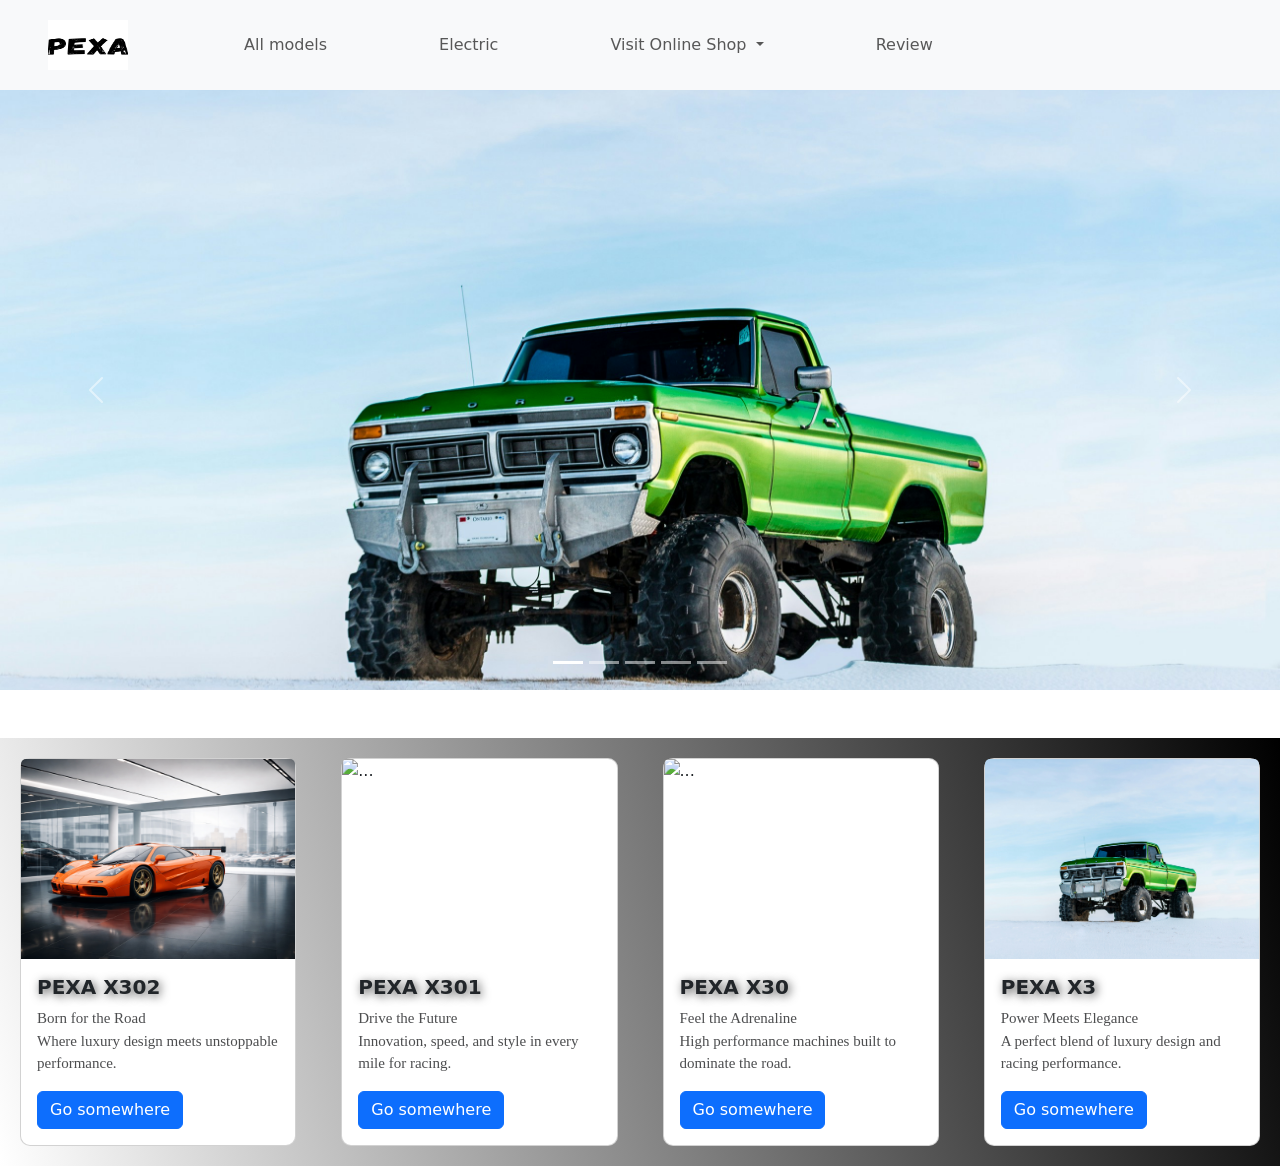
==== about.html @ faf645a2 "bmw files" ====
<!DOCTYPE html>
<html >
<head>
     <link href="https://cdn.jsdelivr.net/npm/bootstrap@5.3.8/dist/css/bootstrap.min.css" rel="stylesheet" integrity="sha384-sRIl4kxILFvY47J16cr9ZwB07vP4J8+LH7qKQnuqkuIAvNWLzeN8tE5YBujZqJLB" crossorigin="anonymous">
     <link rel="stylesheet" href="about.css">
</head>
<body>
    <script src="https://cdn.jsdelivr.net/npm/bootstrap@5.3.8/dist/js/bootstrap.bundle.min.js" integrity="sha384-FKyoEForCGlyvwx9Hj09JcYn3nv7wiPVlz7YYwJrWVcXK/BmnVDxM+D2scQbITxI" crossorigin="anonymous"></script>
    <nav  class="navbar navbar-expand-lg bg-body-tertiary py-1 "  class="navbar bg-dark border-bottom border-body"  class="navbar navbar-expand-lg bg-dark " >
        <div class="px-5 py-3">
<a href="./index.html"><img src="./images/pexa.png" alt="" width="80" height="50"></a></div>
  <div class="container-fluid" >
   
    <button class="navbar-toggler" type="button" data-bs-toggle="collapse" data-bs-target="#navbarSupportedContent" aria-controls="navbarSupportedContent" aria-expanded="false" aria-label="Toggle navigation">
      <span class="navbar-toggler-icon"></span>
    </button>
    <div class="collapse navbar-collapse" id="navbarSupportedContent" >
      <ul class="navbar-nav me-auto mb-2 mb-lg-0" >
        
        <li class="nav-item px-5">
          <a class="nav-link" href="./about.html">All models</a>
        </li> 
        <li class="nav-item px-5">
          <a class="nav-link" href="#">Electric </a>
        </li> 
        <li class="nav-item dropdown px-5">
          <a class="nav-link dropdown-toggle" href="#" role="button" data-bs-toggle="dropdown" aria-expanded="false">
            Visit Online Shop
          </a>
          <ul class="dropdown-menu">
            <li><a class="dropdown-item" href="#">Buy New Vehicle</a></li>
            <li><a class="dropdown-item" href="#">Configure Your Own</a></li>
            <li><a class="dropdown-item" href="#">Current Offers</a></li>
            <li><hr class="dropdown-divider"></li>
            <li><a class="dropdown-item" href="#">PEXA Connected Drive Store</a></li>

          </ul>
          <li class="nav-item px-5" >
          <a class="nav-link" href="#">Review</a>
        </li>
        </li>
      </ul>
      
    </div>
  </div>
</nav>
<section>
  
    <div id="carouselExampleIndicators" class="carousel slide">
  <div class="carousel-indicators">
    <button type="button" data-bs-target="#carouselExampleIndicators" data-bs-slide-to="0" class="active" aria-current="true" aria-label="Slide 1"></button>
    <button type="button" data-bs-target="#carouselExampleIndicators" data-bs-slide-to="1" aria-label="Slide 2"></button>
    <button type="button" data-bs-target="#carouselExampleIndicators" data-bs-slide-to="2" aria-label="Slide 3"></button>
    <button type="button" data-bs-target="#carouselExampleIndicators" data-bs-slide-to="3" aria-label="Slide 4"></button>
    <button type="button" data-bs-target="#carouselExampleIndicators" data-bs-slide-to="4" aria-label="Slide 5"></button>

  </div>
  <div class="carousel-inner">
    <div class="carousel-item active">
      <img src="./images/car1.jpg" class="d-block  w-100" alt="...">
    </div>
    <div class="carousel-item active">
      <img src="./images/car2.jpg" class="d-block w-100" alt="...">
    </div>
    <div class="carousel-item">
      <img src="./images/car3.jpg" class="d-block w-100" alt="...">
    </div>
     <div class="carousel-item">
      <img src="./images/car4.jpg" class="d-block w-100" alt="...">
    </div>
    
  </div>
  <button class="carousel-control-prev" type="button" data-bs-target="#carouselExampleIndicators" data-bs-slide="prev">
    <span class="carousel-control-prev-icon" aria-hidden="true"></span>
    <span class="visually-hidden">Previous</span>
  </button>
  <button class="carousel-control-next" type="button" data-bs-target="#carouselExampleIndicators" data-bs-slide="next">
    <span class="carousel-control-next-icon" aria-hidden="true"></span>
    <span class="visually-hidden">Next</span>
  </button>
</div>
  
</section><br><br>
<section class="new">
<div class="card" style="width: 18rem;">
  <img src="./images/car.png" class="card-img-top" alt="...">
  <div class="card-body">
    <h5 class="card-title">PEXA X302</h5>
    <p class="card-text"> Born for the Road<br>
           Where luxury design meets unstoppable performance.</p>
    <a href="#pexa.html" class="btn btn-primary">Go somewhere</a>
  </div>
</div>
<div class="card" style="width: 18rem;">
  <img src="./images/car3.jpg" class="card-img-top" alt="...">
  <div class="card-body">
    <h5 class="card-title">PEXA X301</h5>
    <p class="card-text"> Drive the Future<br>
          Innovation, speed, and style in every mile for racing.</p>
    <a href="#pexa.html" class="btn btn-primary">Go somewhere</a>
  </div>
</div>
<div class="card" style="width: 18rem;">
  <img src="./images/car4.jpg" class="card-img-top" alt="...">
  <div class="card-body">
    <h5 class="card-title">PEXA X30</h5>
    <p class="card-text">Feel the Adrenaline<br>
            High performance machines built to dominate the road.</p>
    <a href="#pexa.html" class="btn btn-primary">Go somewhere</a>
  </div>
</div>
<div class="card" style="width: 18rem;">
  <img src="./images/car2.jpg" class="card-img-top" alt="...">
  <div class="card-body">
    <h5 class="card-title">PEXA X3</h5>
    <p class="card-text">Power Meets Elegance<br>
         A perfect blend of luxury design and racing performance.</p>
    <a href="#pexa.html" class="btn btn-primary">Go somewhere</a>
  </div>
</div>
  
</section>
</body>
</html>
---- about.css ----
.carousel-item img{
    height: 600px;
    object-fit: cover;
}
.new{
    display: flex;
    padding: 20px;
    gap: 45px;
    background: linear-gradient(75deg,white,black);
}
.card{
    
    border-radius: 10px;
    height: 100%;
}
.card-title{
    text-shadow:2px 2px 10px rgba(0,0,0,0.7);
    font-weight: bold; 
}
.card-text{
    font-size: 15px;
    opacity: 0.9;
    font-family: 'Times New Roman', Times, serif;
    color: rgb(58, 59, 61);
    
}
.card img{
    height: 200px;
    object-fit: cover;
}

.card{
    
}
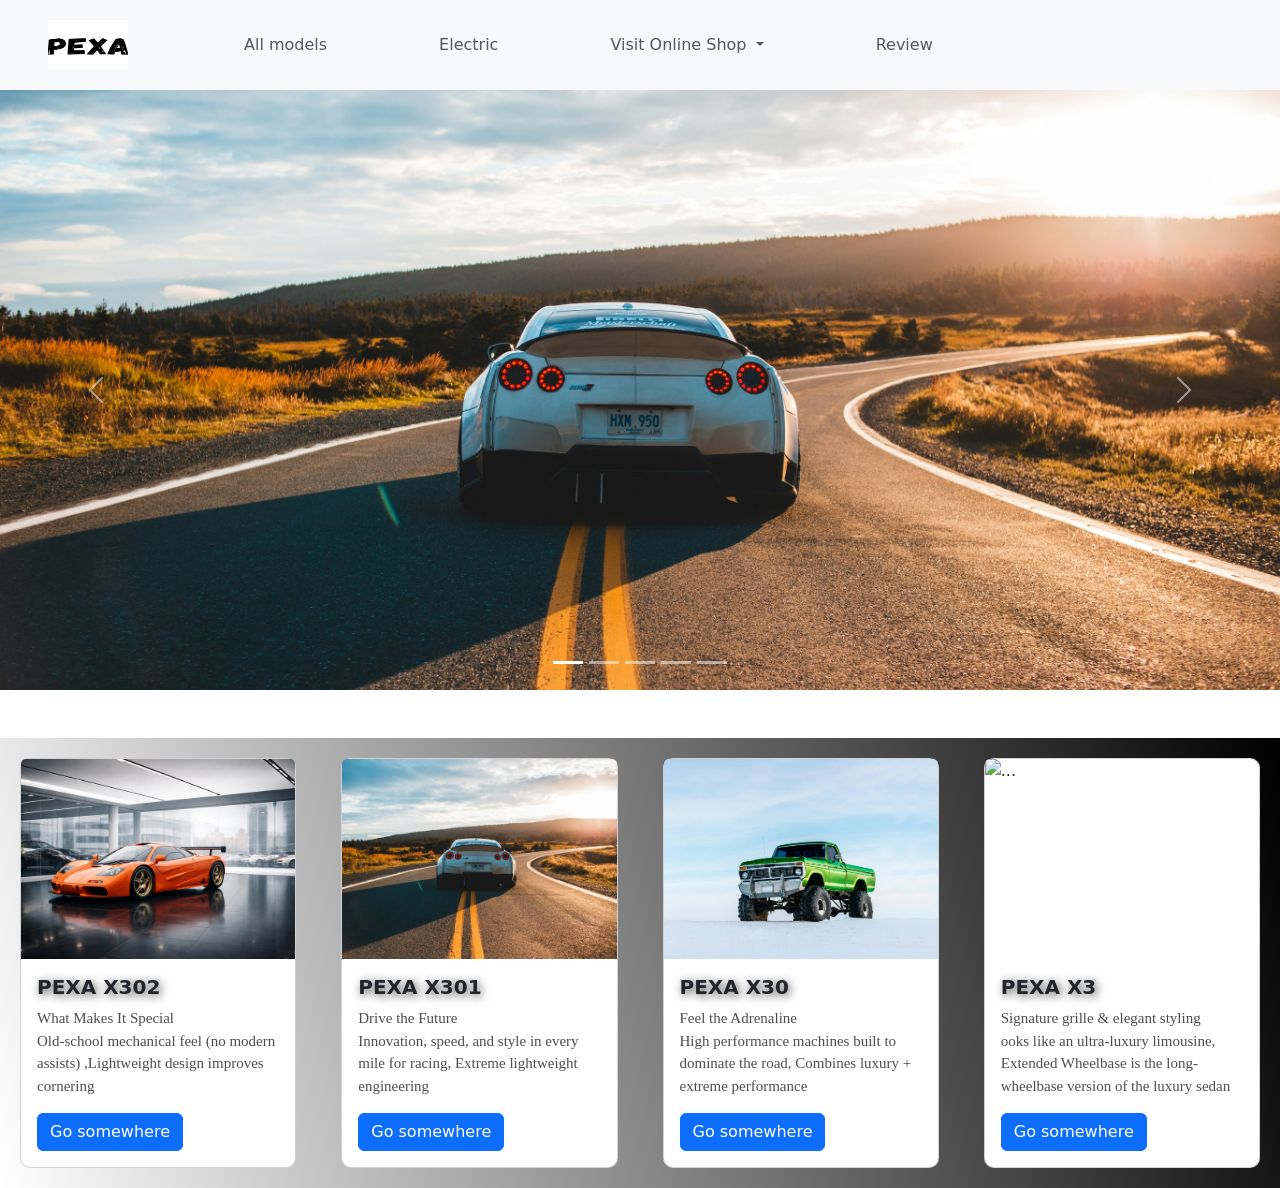
==== commit 6dae822d: "new" ====
--- a/about.html
+++ b/about.html
@@ -57,16 +57,16 @@
   </div>
   <div class="carousel-inner">
     <div class="carousel-item active">
-      <img src="./images/car1.jpg" class="d-block  w-100" alt="...">
+      <img src="./images/car.png" class="d-block  w-100" alt="...">
     </div>
     <div class="carousel-item active">
+      <img src="./images/car1.jpg" class="d-block w-100" alt="...">
+    </div>
+    <div class="carousel-item">
       <img src="./images/car2.jpg" class="d-block w-100" alt="...">
     </div>
-    <div class="carousel-item">
+     <div class="carousel-item">
       <img src="./images/car3.jpg" class="d-block w-100" alt="...">
-    </div>
-     <div class="carousel-item">
-      <img src="./images/car4.jpg" class="d-block w-100" alt="...">
     </div>
     
   </div>
@@ -86,36 +86,36 @@
   <img src="./images/car.png" class="card-img-top" alt="...">
   <div class="card-body">
     <h5 class="card-title">PEXA X302</h5>
-    <p class="card-text"> Born for the Road<br>
-           Where luxury design meets unstoppable performance.</p>
-    <a href="#pexa.html" class="btn btn-primary">Go somewhere</a>
+    <p class="card-text"> What Makes It Special<br>
+           Old-school mechanical feel (no modern assists) ,Lightweight design improves cornering</p>
+    <a href="./x302.html" class="btn btn-primary">Go somewhere</a>
+  </div>
+</div>
+<div class="card" style="width: 18rem;">
+  <img src="./images/car1.jpg" class="card-img-top" alt="...">
+  <div class="card-body">
+    <h5 class="card-title">PEXA X301</h5>
+    <p class="card-text"> Drive the Future<br>
+          Innovation, speed, and style in every mile for racing, Extreme lightweight engineering</p>
+    <a href="./x301.html" class="btn btn-primary">Go somewhere</a>
+  </div>
+</div>
+<div class="card" style="width: 18rem;">
+  <img src="./images/car2.jpg" class="card-img-top" alt="...">
+  <div class="card-body">
+    <h5 class="card-title">PEXA X30</h5>
+    <p class="card-text">Feel the Adrenaline<br>
+            High performance machines built to dominate the road, Combines luxury + extreme performance</p>
+    <a href="./x30.html" class="btn btn-primary">Go somewhere</a>
   </div>
 </div>
 <div class="card" style="width: 18rem;">
   <img src="./images/car3.jpg" class="card-img-top" alt="...">
   <div class="card-body">
-    <h5 class="card-title">PEXA X301</h5>
-    <p class="card-text"> Drive the Future<br>
-          Innovation, speed, and style in every mile for racing.</p>
-    <a href="#pexa.html" class="btn btn-primary">Go somewhere</a>
-  </div>
-</div>
-<div class="card" style="width: 18rem;">
-  <img src="./images/car4.jpg" class="card-img-top" alt="...">
-  <div class="card-body">
-    <h5 class="card-title">PEXA X30</h5>
-    <p class="card-text">Feel the Adrenaline<br>
-            High performance machines built to dominate the road.</p>
-    <a href="#pexa.html" class="btn btn-primary">Go somewhere</a>
-  </div>
-</div>
-<div class="card" style="width: 18rem;">
-  <img src="./images/car2.jpg" class="card-img-top" alt="...">
-  <div class="card-body">
     <h5 class="card-title">PEXA X3</h5>
-    <p class="card-text">Power Meets Elegance<br>
-         A perfect blend of luxury design and racing performance.</p>
-    <a href="#pexa.html" class="btn btn-primary">Go somewhere</a>
+    <p class="card-text">Signature grille & elegant styling<br>
+         ooks like an ultra-luxury limousine, Extended Wheelbase is the long-wheelbase version of the   luxury sedan</p>
+    <a href="./x3.html" class="btn btn-primary">Go somewhere</a>
   </div>
 </div>
   
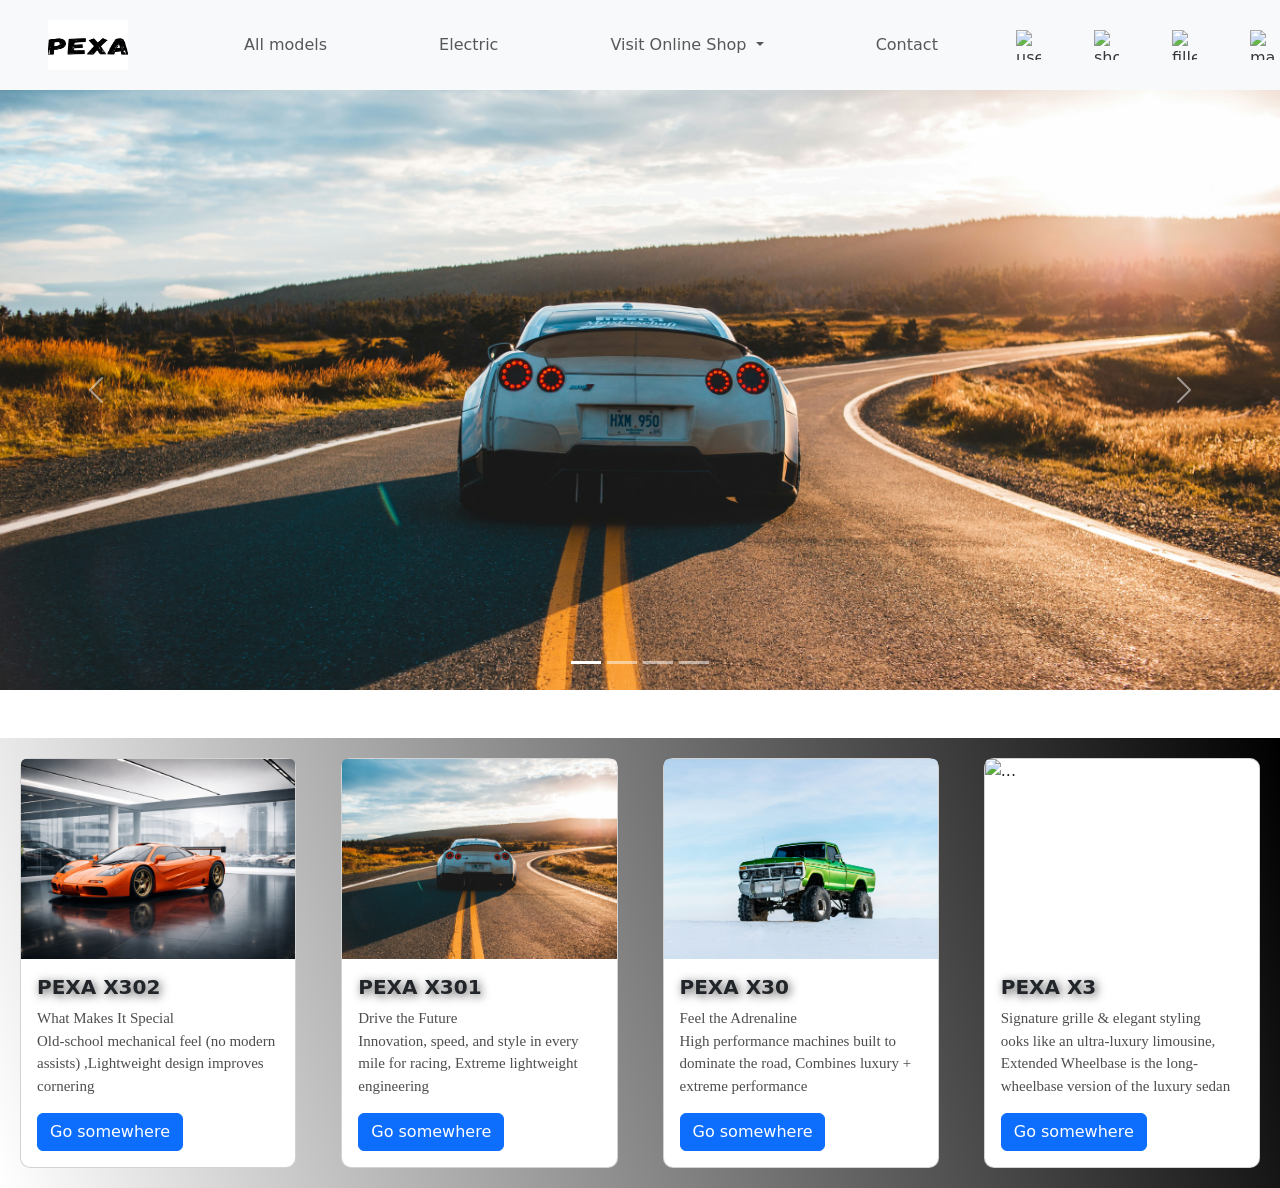
==== commit ad5df34c: "changes" ====
--- a/about.html
+++ b/about.html
@@ -36,13 +36,19 @@
 
           </ul>
           <li class="nav-item px-5" >
-          <a class="nav-link" href="#">Review</a>
+          <a class="nav-link" href="#">Contact</a>
         </li>
         </li>
       </ul>
       
     </div>
   </div>
+  <div class="d-flex align-items-center gap-5">
+      <img width="50" height="50" src="https://img.icons8.com/ios-filled/50/user.png" class="icon" alt="user"/>
+      <img width="50" height="50" src="https://img.icons8.com/ios-filled/50/shopping-cart.png" class="icon" alt="shopping-cart"/>      
+      <img width="50" height="50" src="https://img.icons8.com/ios-filled/50/filled-like.png" class="icon" alt="filled-like"/>      
+      <img width="64" height="64" src="https://img.icons8.com/glyph-neue/64/map-marker.png" class="icon" alt="map-marker"/>  
+    </div>
 </nav>
 <section>
   
@@ -52,7 +58,7 @@
     <button type="button" data-bs-target="#carouselExampleIndicators" data-bs-slide-to="1" aria-label="Slide 2"></button>
     <button type="button" data-bs-target="#carouselExampleIndicators" data-bs-slide-to="2" aria-label="Slide 3"></button>
     <button type="button" data-bs-target="#carouselExampleIndicators" data-bs-slide-to="3" aria-label="Slide 4"></button>
-    <button type="button" data-bs-target="#carouselExampleIndicators" data-bs-slide-to="4" aria-label="Slide 5"></button>
+    
 
   </div>
   <div class="carousel-inner">
--- a/about.css
+++ b/about.css
@@ -29,6 +29,15 @@
     object-fit: cover;
 }
 
-.card{
-    
+.icon{
+    width: 30px;
+    height: 30px;
+    object-fit: contain;
+    transition: 0.3s;
+    opacity: 0.9;
+    padding-right: 5px;
+}
+.icon:hover {
+    transform: translateY(-5px);
+    cursor: pointer;
 }
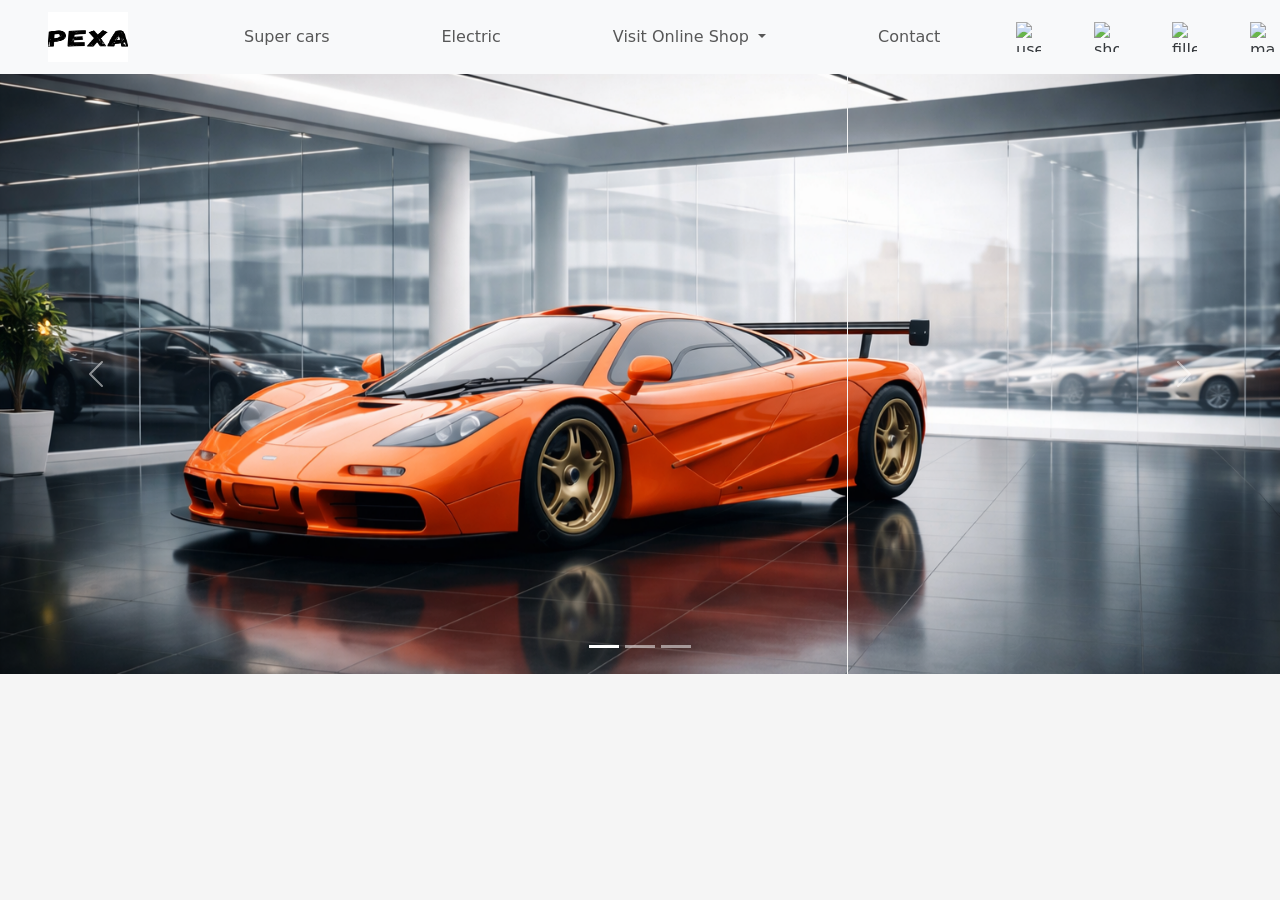
==== commit 1646cd4c: "changes" ====
--- a/about.html
+++ b/about.html
@@ -7,7 +7,7 @@
 <body>
     <script src="https://cdn.jsdelivr.net/npm/bootstrap@5.3.8/dist/js/bootstrap.bundle.min.js" integrity="sha384-FKyoEForCGlyvwx9Hj09JcYn3nv7wiPVlz7YYwJrWVcXK/BmnVDxM+D2scQbITxI" crossorigin="anonymous"></script>
     <nav  class="navbar navbar-expand-lg bg-body-tertiary py-1 "  class="navbar bg-dark border-bottom border-body"  class="navbar navbar-expand-lg bg-dark " >
-        <div class="px-5 py-3">
+        <div class="px-5 py-2">
 <a href="./index.html"><img src="./images/pexa.png" alt="" width="80" height="50"></a></div>
   <div class="container-fluid" >
    
@@ -18,17 +18,17 @@
       <ul class="navbar-nav me-auto mb-2 mb-lg-0" >
         
         <li class="nav-item px-5">
-          <a class="nav-link" href="./about.html">All models</a>
+          <a class="nav-link" href="./about.html">Super cars</a>
         </li> 
         <li class="nav-item px-5">
-          <a class="nav-link" href="#">Electric </a>
+          <a class="nav-link" href="./electric.html">Electric </a>
         </li> 
         <li class="nav-item dropdown px-5">
           <a class="nav-link dropdown-toggle" href="#" role="button" data-bs-toggle="dropdown" aria-expanded="false">
             Visit Online Shop
           </a>
           <ul class="dropdown-menu">
-            <li><a class="dropdown-item" href="#">Buy New Vehicle</a></li>
+            <li><a class="dropdown-item" href="./online.html">Buy New Vehicle</a></li>
             <li><a class="dropdown-item" href="#">Configure Your Own</a></li>
             <li><a class="dropdown-item" href="#">Current Offers</a></li>
             <li><hr class="dropdown-divider"></li>
@@ -36,7 +36,7 @@
 
           </ul>
           <li class="nav-item px-5" >
-          <a class="nav-link" href="#">Contact</a>
+          <a class="nav-link" href="./contact.html">Contact</a>
         </li>
         </li>
       </ul>
@@ -50,31 +50,22 @@
       <img width="64" height="64" src="https://img.icons8.com/glyph-neue/64/map-marker.png" class="icon" alt="map-marker"/>  
     </div>
 </nav>
-<section>
-  
-    <div id="carouselExampleIndicators" class="carousel slide">
+<div id="carouselExampleIndicators" class="carousel slide">
   <div class="carousel-indicators">
     <button type="button" data-bs-target="#carouselExampleIndicators" data-bs-slide-to="0" class="active" aria-current="true" aria-label="Slide 1"></button>
     <button type="button" data-bs-target="#carouselExampleIndicators" data-bs-slide-to="1" aria-label="Slide 2"></button>
     <button type="button" data-bs-target="#carouselExampleIndicators" data-bs-slide-to="2" aria-label="Slide 3"></button>
-    <button type="button" data-bs-target="#carouselExampleIndicators" data-bs-slide-to="3" aria-label="Slide 4"></button>
-    
-
   </div>
   <div class="carousel-inner">
     <div class="carousel-item active">
-      <img src="./images/car.png" class="d-block  w-100" alt="...">
+      <img src="./images/car.png" class="d-block w-100" alt="...">
     </div>
-    <div class="carousel-item active">
+    <div class="carousel-item">
       <img src="./images/car1.jpg" class="d-block w-100" alt="...">
     </div>
     <div class="carousel-item">
       <img src="./images/car2.jpg" class="d-block w-100" alt="...">
     </div>
-     <div class="carousel-item">
-      <img src="./images/car3.jpg" class="d-block w-100" alt="...">
-    </div>
-    
   </div>
   <button class="carousel-control-prev" type="button" data-bs-target="#carouselExampleIndicators" data-bs-slide="prev">
     <span class="carousel-control-prev-icon" aria-hidden="true"></span>
@@ -85,46 +76,6 @@
     <span class="visually-hidden">Next</span>
   </button>
 </div>
-  
-</section><br><br>
-<section class="new">
-<div class="card" style="width: 18rem;">
-  <img src="./images/car.png" class="card-img-top" alt="...">
-  <div class="card-body">
-    <h5 class="card-title">PEXA X302</h5>
-    <p class="card-text"> What Makes It Special<br>
-           Old-school mechanical feel (no modern assists) ,Lightweight design improves cornering</p>
-    <a href="./x302.html" class="btn btn-primary">Go somewhere</a>
-  </div>
-</div>
-<div class="card" style="width: 18rem;">
-  <img src="./images/car1.jpg" class="card-img-top" alt="...">
-  <div class="card-body">
-    <h5 class="card-title">PEXA X301</h5>
-    <p class="card-text"> Drive the Future<br>
-          Innovation, speed, and style in every mile for racing, Extreme lightweight engineering</p>
-    <a href="./x301.html" class="btn btn-primary">Go somewhere</a>
-  </div>
-</div>
-<div class="card" style="width: 18rem;">
-  <img src="./images/car2.jpg" class="card-img-top" alt="...">
-  <div class="card-body">
-    <h5 class="card-title">PEXA X30</h5>
-    <p class="card-text">Feel the Adrenaline<br>
-            High performance machines built to dominate the road, Combines luxury + extreme performance</p>
-    <a href="./x30.html" class="btn btn-primary">Go somewhere</a>
-  </div>
-</div>
-<div class="card" style="width: 18rem;">
-  <img src="./images/car3.jpg" class="card-img-top" alt="...">
-  <div class="card-body">
-    <h5 class="card-title">PEXA X3</h5>
-    <p class="card-text">Signature grille & elegant styling<br>
-         ooks like an ultra-luxury limousine, Extended Wheelbase is the long-wheelbase version of the   luxury sedan</p>
-    <a href="./x3.html" class="btn btn-primary">Go somewhere</a>
-  </div>
-</div>
-  
-</section>
+
 </body>
 </html>
--- a/about.css
+++ b/about.css
@@ -1,33 +1,14 @@
-.carousel-item img{
-    height: 600px;
-    object-fit: cover;
+
+        body {
+            margin: 0;
+            background: #f5f5f5;
+            box-sizing: border-box;
+        }
+        .carousel-item img {
+  height: 600px;
+  object-fit: cover;
 }
-.new{
-    display: flex;
-    padding: 20px;
-    gap: 45px;
-    background: linear-gradient(75deg,white,black);
-}
-.card{
-    
-    border-radius: 10px;
-    height: 100%;
-}
-.card-title{
-    text-shadow:2px 2px 10px rgba(0,0,0,0.7);
-    font-weight: bold; 
-}
-.card-text{
-    font-size: 15px;
-    opacity: 0.9;
-    font-family: 'Times New Roman', Times, serif;
-    color: rgb(58, 59, 61);
-    
-}
-.card img{
-    height: 200px;
-    object-fit: cover;
-}
+
 
 .icon{
     width: 30px;
@@ -40,4 +21,4 @@
 .icon:hover {
     transform: translateY(-5px);
     cursor: pointer;
-}+}
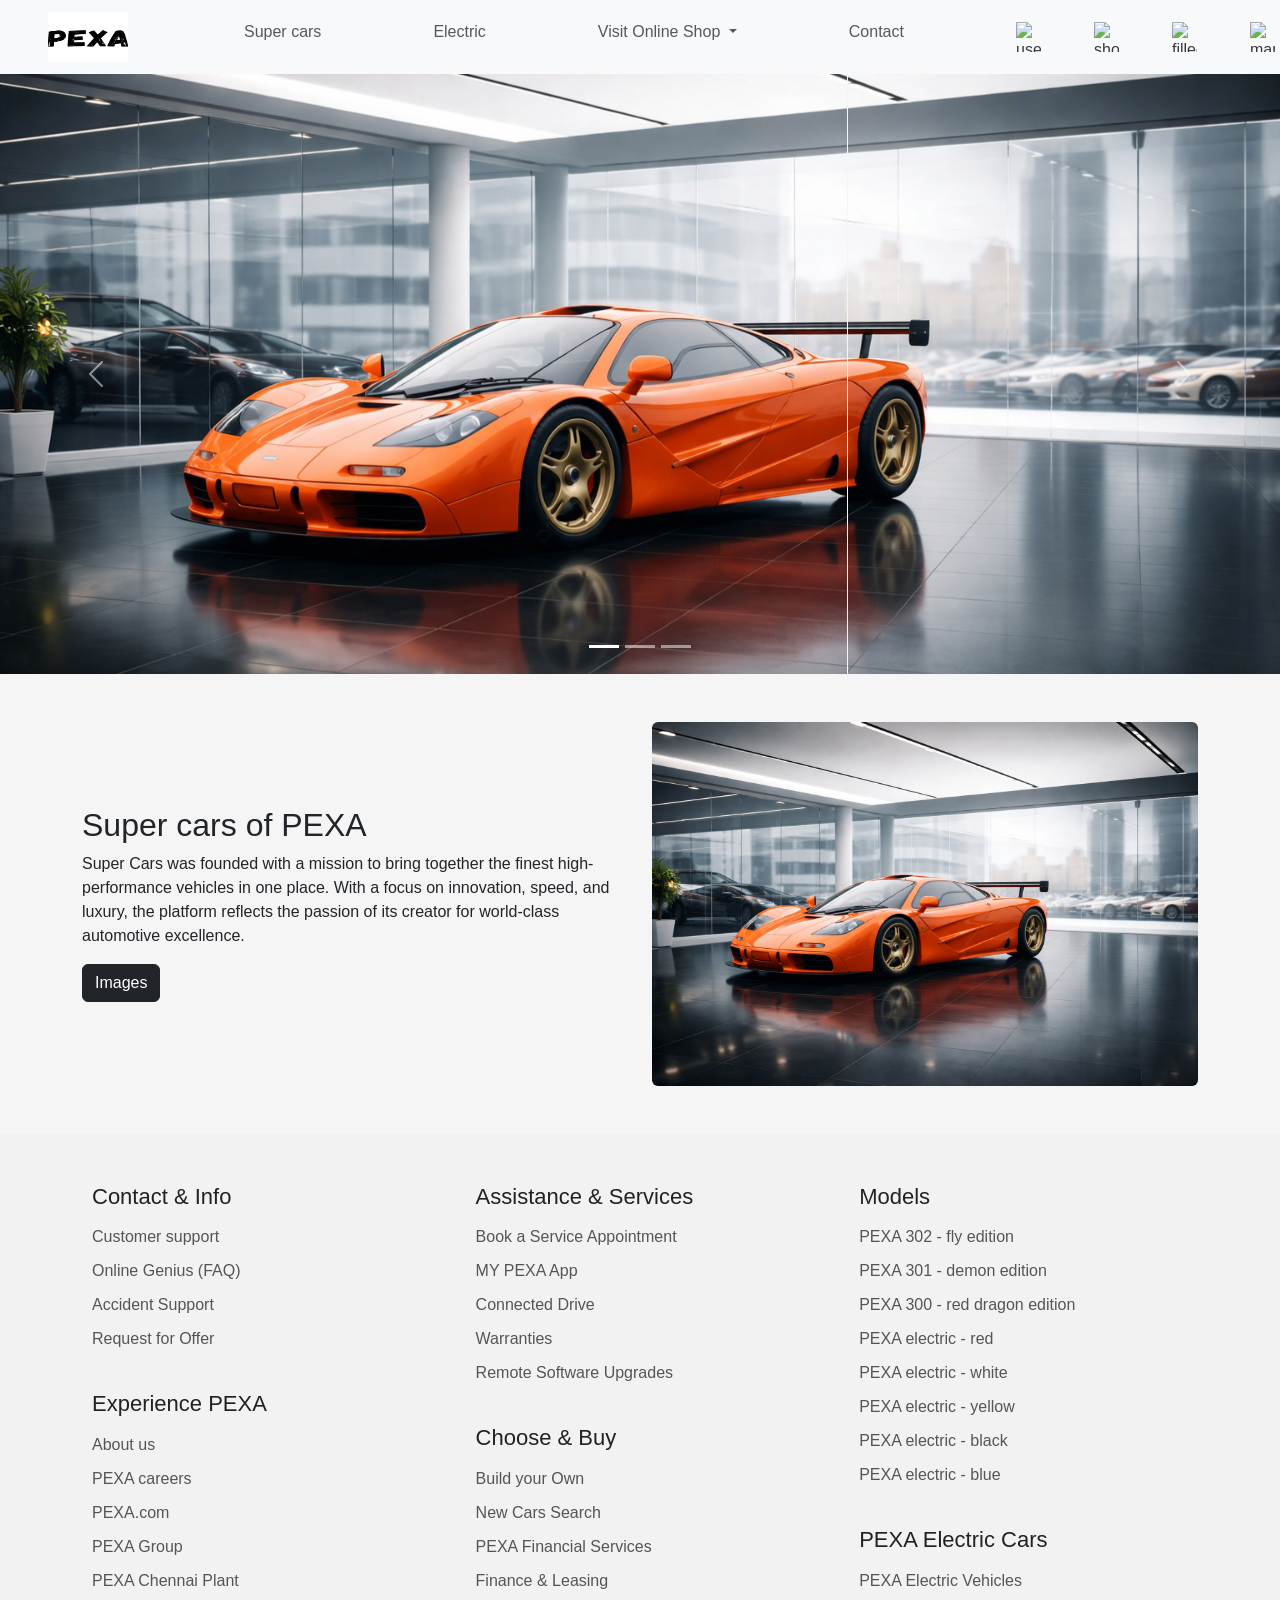
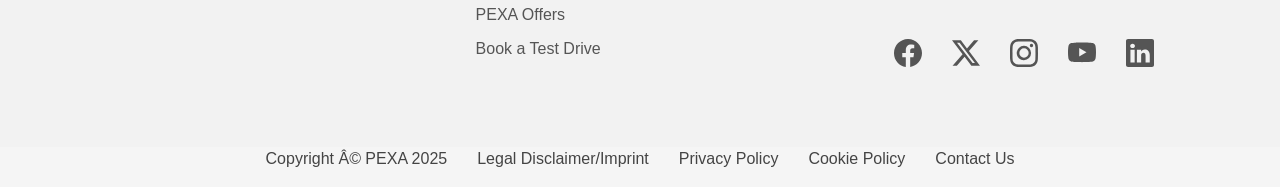
==== commit f587902e: "test" ====
--- a/about.html
+++ b/about.html
@@ -77,5 +77,125 @@
   </button>
 </div>
 
+<section>
+  <div class="container my-5">
+  <div class="row align-items-center">
+
+    <!-- Left Side Text -->
+    <div class="col-md-6">
+      <h2>Super cars of PEXA</h2>
+      
+      <p>
+       Super Cars was founded with a mission to bring together the finest high-performance vehicles in one place. With a focus on innovation, speed, and luxury, the platform reflects the passion of its creator for world-class automotive excellence.
+      </p>
+      <a href="./img.html"><button class="btn btn-dark">Images</button></a>
+    </div>
+
+    <!-- Right Side Image -->
+    <div class="col-md-6">
+      <img src="./images/car.png" class="img-fluid rounded" alt="car">
+    </div>
+
+  </div>
+</div>  
+</section>
+<section class="footer">
+  <div class="container">
+
+    <!-- Column 1 -->
+    <div class="column">
+      <h3>Contact & Info</h3>
+      <ul>
+        <li>Customer support</li>
+        <li>Online Genius (FAQ)</li>
+        <li>Accident Support</li>
+        <li>Request for Offer</li>
+      </ul>
+
+      <h3 class="mt">Experience PEXA</h3>
+      <ul>
+        <li>About us</li>
+        <li>PEXA careers</li>
+        <li>PEXA.com</li>
+        <li>PEXA Group</li>
+        <li>PEXA Chennai Plant</li>
+      </ul>
+    </div>
+
+    <!-- Column 2 -->
+    <div class="column">
+      <h3>Assistance & Services</h3>
+      <ul>
+        <li>Book a Service Appointment</li>
+        <li>MY PEXA App</li>
+        <li>Connected Drive</li>
+        <li>Warranties</li>
+        <li>Remote Software Upgrades</li>
+      </ul>
+
+      <h3 class="mt">Choose & Buy</h3>
+      <ul>
+        <li>Build your Own</li>
+        <li>New Cars Search</li>
+        <li>PEXA Financial Services</li>
+        <li>Finance & Leasing</li>
+        <li>PEXA Offers</li>
+        <li>Book a Test Drive</li>
+      </ul>
+    </div>
+
+    <!-- Column 3 -->
+    <div class="column">
+      <h3>Models</h3>
+      <ul>
+        <li>PEXA 302 - fly edition</li>
+        <li>PEXA 301 - demon edition</li>
+        <li>PEXA 300 - red dragon edition</li>
+        <li>PEXA electric - red</li>
+        <li>PEXA electric - white</li>
+        <li>PEXA electric - yellow</li>
+        <li>PEXA electric - black</li>
+        <li>PEXA electric - blue</li>
+
+      </ul>
+
+      <h3 class="mt">PEXA  Electric Cars</h3>
+      <ul>
+        <li>PEXA Electric Vehicles</li>
+      </ul>
+    
+    <div class="icons">
+      
+      <svg class="social" xmlns="http://www.w3.org/2000/svg" width="16" height="16" fill="currentColor" class="bi bi-facebook" viewBox="0 0 16 16">
+  <path d="M16 8.049c0-4.446-3.582-8.05-8-8.05C3.58 0-.002 3.603-.002 8.05c0 4.017 2.926 7.347 6.75 7.951v-5.625h-2.03V8.05H6.75V6.275c0-2.017 1.195-3.131 3.022-3.131.876 0 1.791.157 1.791.157v1.98h-1.009c-.993 0-1.303.621-1.303 1.258v1.51h2.218l-.354 2.326H9.25V16c3.824-.604 6.75-3.934 6.75-7.951"/>
+</svg>
+<svg class="social" xmlns="http://www.w3.org/2000/svg" width="16" height="16" fill="currentColor" class="bi bi-twitter-x" viewBox="0 0 16 16">
+  <path d="M12.6.75h2.454l-5.36 6.142L16 15.25h-4.937l-3.867-5.07-4.425 5.07H.316l5.733-6.57L0 .75h5.063l3.495 4.633L12.601.75Zm-.86 13.028h1.36L4.323 2.145H2.865z"/>
+</svg>
+
+<svg class="social" xmlns="http://www.w3.org/2000/svg" width="16" height="16" fill="currentColor" class="bi bi-instagram" viewBox="0 0 16 16">
+  <path d="M8 0C5.829 0 5.556.01 4.703.048 3.85.088 3.269.222 2.76.42a3.9 3.9 0 0 0-1.417.923A3.9 3.9 0 0 0 .42 2.76C.222 3.268.087 3.85.048 4.7.01 5.555 0 5.827 0 8.001c0 2.172.01 2.444.048 3.297.04.852.174 1.433.372 1.942.205.526.478.972.923 1.417.444.445.89.719 1.416.923.51.198 1.09.333 1.942.372C5.555 15.99 5.827 16 8 16s2.444-.01 3.298-.048c.851-.04 1.434-.174 1.943-.372a3.9 3.9 0 0 0 1.416-.923c.445-.445.718-.891.923-1.417.197-.509.332-1.09.372-1.942C15.99 10.445 16 10.173 16 8s-.01-2.445-.048-3.299c-.04-.851-.175-1.433-.372-1.941a3.9 3.9 0 0 0-.923-1.417A3.9 3.9 0 0 0 13.24.42c-.51-.198-1.092-.333-1.943-.372C10.443.01 10.172 0 7.998 0zm-.717 1.442h.718c2.136 0 2.389.007 3.232.046.78.035 1.204.166 1.486.275.373.145.64.319.92.599s.453.546.598.92c.11.281.24.705.275 1.485.039.843.047 1.096.047 3.231s-.008 2.389-.047 3.232c-.035.78-.166 1.203-.275 1.485a2.5 2.5 0 0 1-.599.919c-.28.28-.546.453-.92.598-.28.11-.704.24-1.485.276-.843.038-1.096.047-3.232.047s-2.39-.009-3.233-.047c-.78-.036-1.203-.166-1.485-.276a2.5 2.5 0 0 1-.92-.598 2.5 2.5 0 0 1-.6-.92c-.109-.281-.24-.705-.275-1.485-.038-.843-.046-1.096-.046-3.233s.008-2.388.046-3.231c.036-.78.166-1.204.276-1.486.145-.373.319-.64.599-.92s.546-.453.92-.598c.282-.11.705-.24 1.485-.276.738-.034 1.024-.044 2.515-.045zm4.988 1.328a.96.96 0 1 0 0 1.92.96.96 0 0 0 0-1.92m-4.27 1.122a4.109 4.109 0 1 0 0 8.217 4.109 4.109 0 0 0 0-8.217m0 1.441a2.667 2.667 0 1 1 0 5.334 2.667 2.667 0 0 1 0-5.334"/>
+</svg>
+
+<svg class="social" xmlns="http://www.w3.org/2000/svg" width="16" height="16" fill="currentColor" class="bi bi-youtube" viewBox="0 0 16 16">
+  <path d="M8.051 1.999h.089c.822.003 4.987.033 6.11.335a2.01 2.01 0 0 1 1.415 1.42c.101.38.172.883.22 1.402l.01.104.022.26.008.104c.065.914.073 1.77.074 1.957v.075c-.001.194-.01 1.108-.082 2.06l-.008.105-.009.104c-.05.572-.124 1.14-.235 1.558a2.01 2.01 0 0 1-1.415 1.42c-1.16.312-5.569.334-6.18.335h-.142c-.309 0-1.587-.006-2.927-.052l-.17-.006-.087-.004-.171-.007-.171-.007c-1.11-.049-2.167-.128-2.654-.26a2.01 2.01 0 0 1-1.415-1.419c-.111-.417-.185-.986-.235-1.558L.09 9.82l-.008-.104A31 31 0 0 1 0 7.68v-.123c.002-.215.01-.958.064-1.778l.007-.103.003-.052.008-.104.022-.26.01-.104c.048-.519.119-1.023.22-1.402a2.01 2.01 0 0 1 1.415-1.42c.487-.13 1.544-.21 2.654-.26l.17-.007.172-.006.086-.003.171-.007A100 100 0 0 1 7.858 2zM6.4 5.209v4.818l4.157-2.408z"/>
+</svg>
+
+<svg class="social" xmlns="http://www.w3.org/2000/svg" width="16" height="16" fill="currentColor" class="bi bi-linkedin" viewBox="0 0 16 16">
+  <path d="M0 1.146C0 .513.526 0 1.175 0h13.65C15.474 0 16 .513 16 1.146v13.708c0 .633-.526 1.146-1.175 1.146H1.175C.526 16 0 15.487 0 14.854zm4.943 12.248V6.169H2.542v7.225zm-1.2-8.212c.837 0 1.358-.554 1.358-1.248-.015-.709-.52-1.248-1.342-1.248S2.4 3.226 2.4 3.934c0 .694.521 1.248 1.327 1.248zm4.908 8.212V9.359c0-.216.016-.432.08-.586.173-.431.568-.878 1.232-.878.869 0 1.216.662 1.216 1.634v3.865h2.401V9.25c0-2.22-1.184-3.252-2.764-3.252-1.274 0-1.845.7-2.165 1.193v.025h-.016l.016-.025V6.169h-2.4c.03.678 0 7.225 0 7.225z"/>
+</svg>
+  </div>
+</section>
+
+  <div class="foot">
+    
+      <p class="para">Copyright © PEXA  2025</p>
+      <p class="para" >Legal Disclaimer/Imprint</p>
+      <p class="para" >Privacy Policy</p>
+      <p class="para">Cookie Policy</p>
+      <p class="para">Contact Us</p>
+  
+</div>
+
 </body>
 </html>
--- a/about.css
+++ b/about.css
@@ -22,3 +22,90 @@
     transform: translateY(-5px);
     cursor: pointer;
 }
+body {
+           margin: 0;
+           font-family: Arial, sans-serif;
+          }
+        .footer{
+          background-color: #f2f2f2;
+          padding: 50px 80px;
+        }
+        .container{
+          display: flex;
+          justify-content: space-between;
+          flex-wrap: wrap;
+        }
+        .column{
+          width: 30%;
+          min-width: 250px;
+        }
+        h3{
+          font-size: 22px;
+          margin-bottom: 15px;
+          color: #222;
+        }
+        ul {
+          list-style: none;
+          padding: 0;
+        }
+        ul li {
+          margin-bottom: 10px;
+          color: #555;
+          cursor: pointer;
+          transition: 0.3s;
+        }
+        ul li:hover {
+          color: #000;
+        }
+        .mt {
+          margin-top: 40px;
+        }
+        .icons{
+          display: flex;
+          justify-content: center;   /* center horizontally */
+          align-items: center;
+          gap: 30px;                 /* space between icons */
+          padding: 30px 0;
+          
+        }
+        .social{
+          font-size: 32px;
+          height: 28px;
+          width: 28px;
+          color: #555;
+          cursor: pointer;
+          transition: 0.3s;
+        }
+        .social:hover{
+          transform: scale(1.2);
+          color: black;
+        }
+        .icon{
+    width: 30px;
+    height: 30px;
+    object-fit: contain;
+    transition: 0.3s;
+    opacity: 0.9;
+    padding-right: 5px;
+}
+       .icon:hover {
+          transform: translateY(-5px);
+            cursor: pointer;
+          }
+          .foot{
+            display: flex;
+            justify-content: center;
+            align-items: center;
+            gap: 30px;
+            color: #444;
+          }
+          .para{
+            
+             gap: 30px;
+            color: #444;  
+          }
+          .para:hover{
+            
+            cursor: pointer;
+            color: black;
+          }
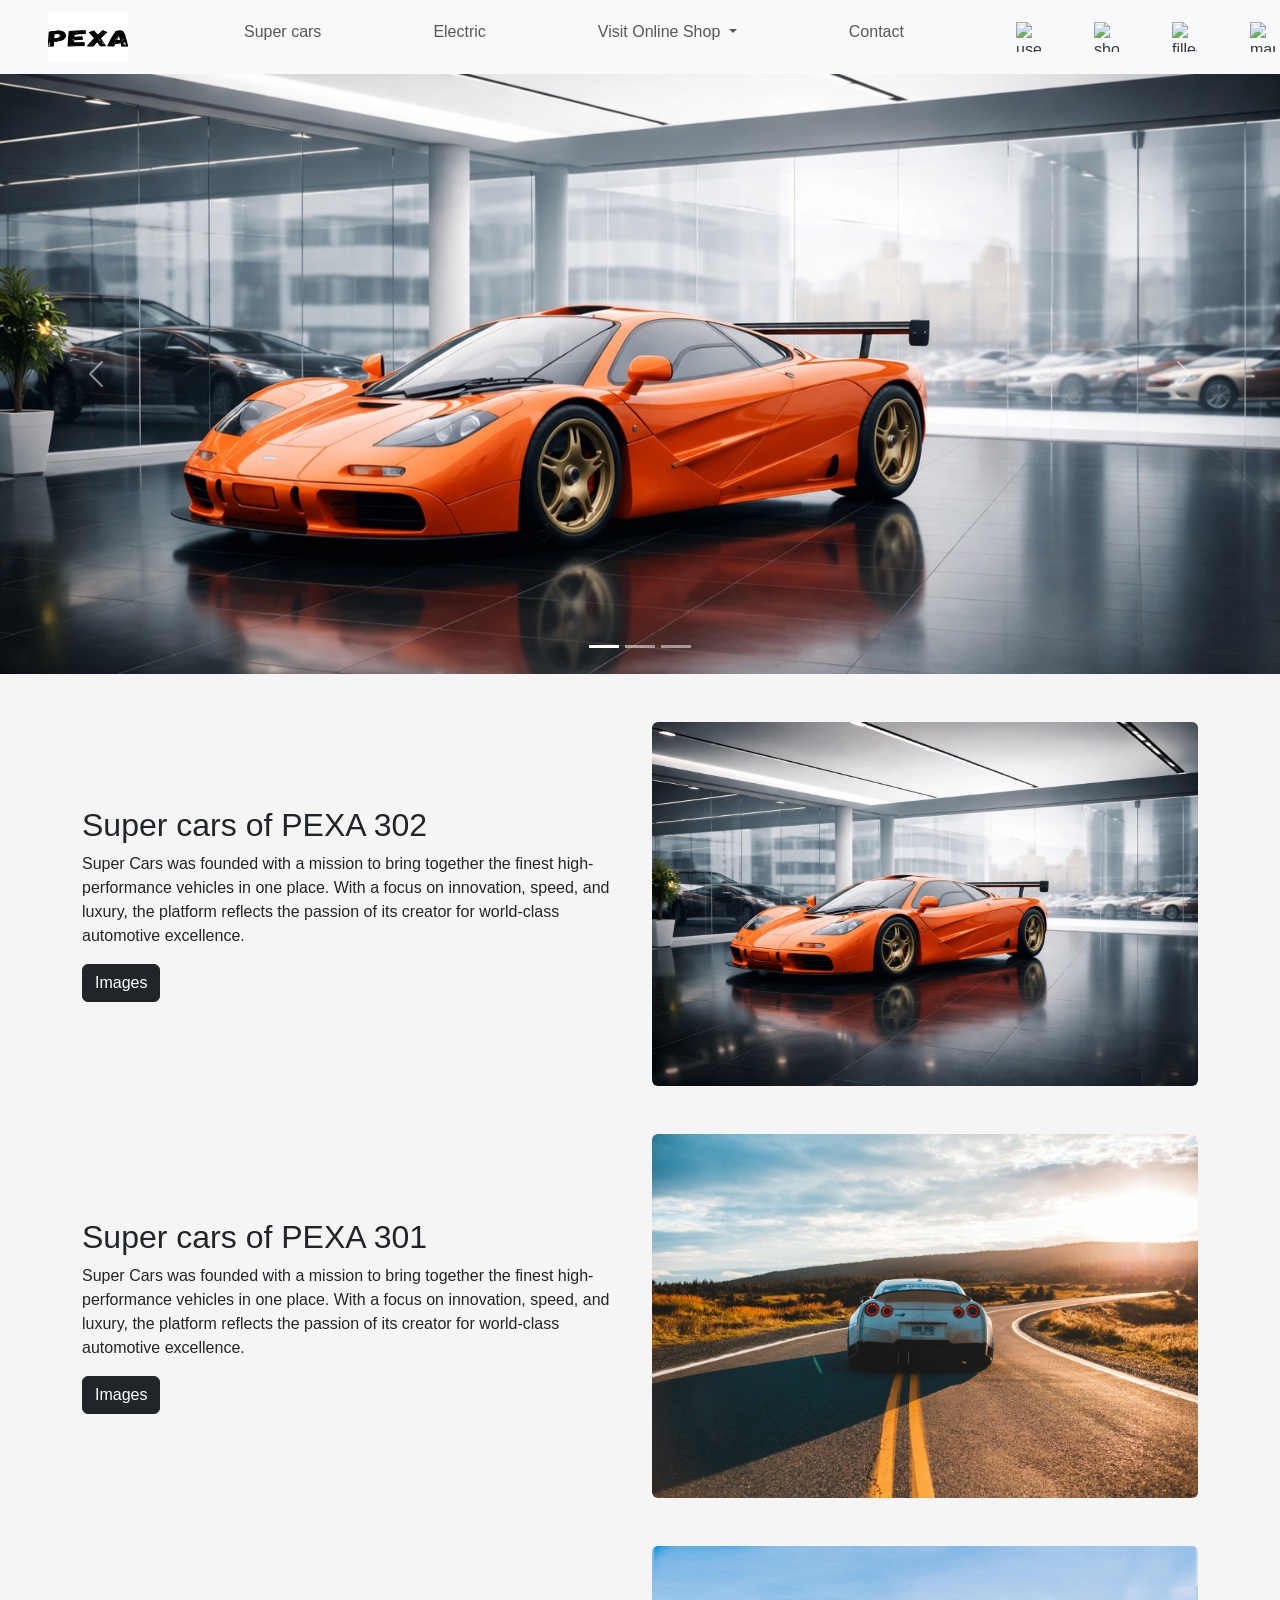
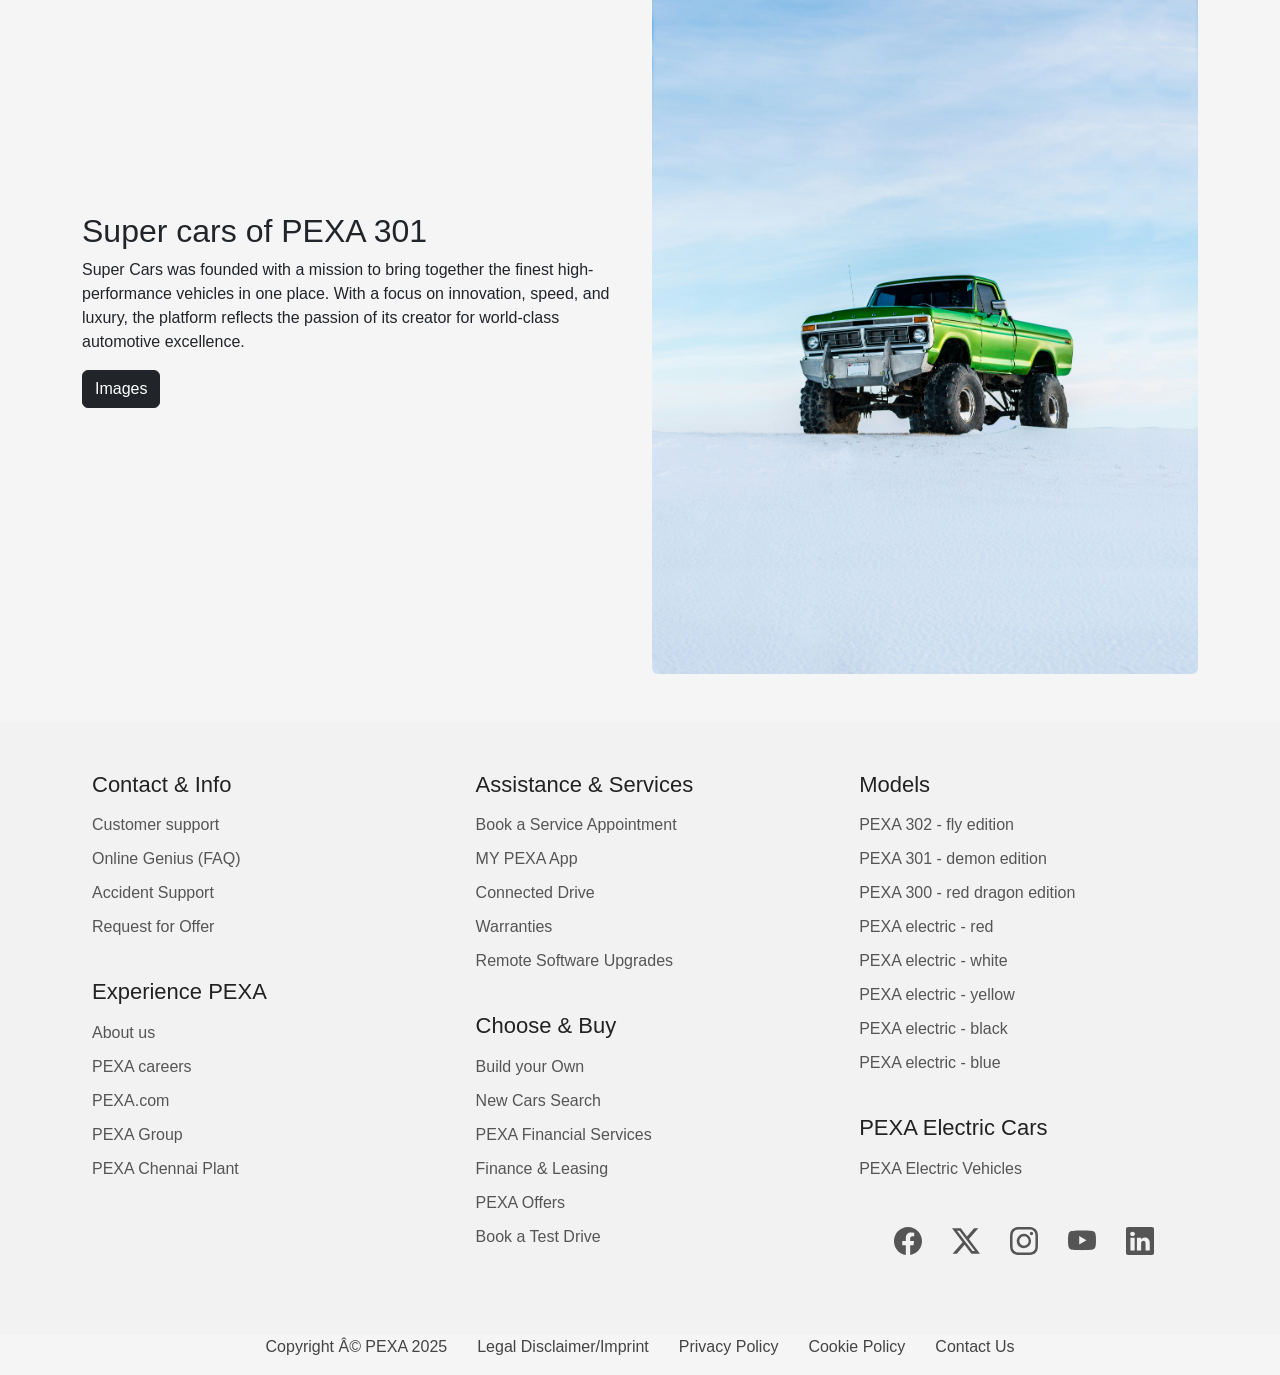
==== commit 90163986: "changes" ====
--- a/about.html
+++ b/about.html
@@ -82,8 +82,8 @@
   <div class="row align-items-center">
 
     <!-- Left Side Text -->
-    <div class="col-md-6">
-      <h2>Super cars of PEXA</h2>
+    <div class="col-md-6"> 
+      <h2>Super cars of PEXA 302</h2>
       
       <p>
        Super Cars was founded with a mission to bring together the finest high-performance vehicles in one place. With a focus on innovation, speed, and luxury, the platform reflects the passion of its creator for world-class automotive excellence.
@@ -98,6 +98,49 @@
 
   </div>
 </div>  
+
+<div class="container my-5">
+  <div class="row align-items-center">
+
+    <!-- Left Side Text -->
+    <div class="col-md-6">
+      <h2>Super cars of PEXA 301</h2>
+      
+      <p>
+       Super Cars was founded with a mission to bring together the finest high-performance vehicles in one place. With a focus on innovation, speed, and luxury, the platform reflects the passion of its creator for world-class automotive excellence.
+      </p>
+      <a href="./img.html"><button class="btn btn-dark">Images</button></a>
+    </div>
+
+    <!-- Right Side Image -->
+    <div class="col-md-6">
+    <img src="./images/car1.jpg" class="img-fluid rounded" alt="car">
+    </div>
+
+  </div>
+</div>  
+
+<div class="container my-5">
+  <div class="row align-items-center">
+
+    <!-- Left Side Text -->
+    <div class="col-md-6">
+      <h2>Super cars of PEXA 301</h2>
+      
+      <p>
+       Super Cars was founded with a mission to bring together the finest high-performance vehicles in one place. With a focus on innovation, speed, and luxury, the platform reflects the passion of its creator for world-class automotive excellence.
+      </p>
+      <a href="./img.html"><button class="btn btn-dark">Images</button></a>
+    </div>
+
+    <!-- Right Side Image -->
+    <div class="col-md-6">
+    <img src="./images/car2.jpg" class="img-fluid rounded" alt="car">
+    </div>
+
+  </div>
+</div> 
+
 </section>
 <section class="footer">
   <div class="container">
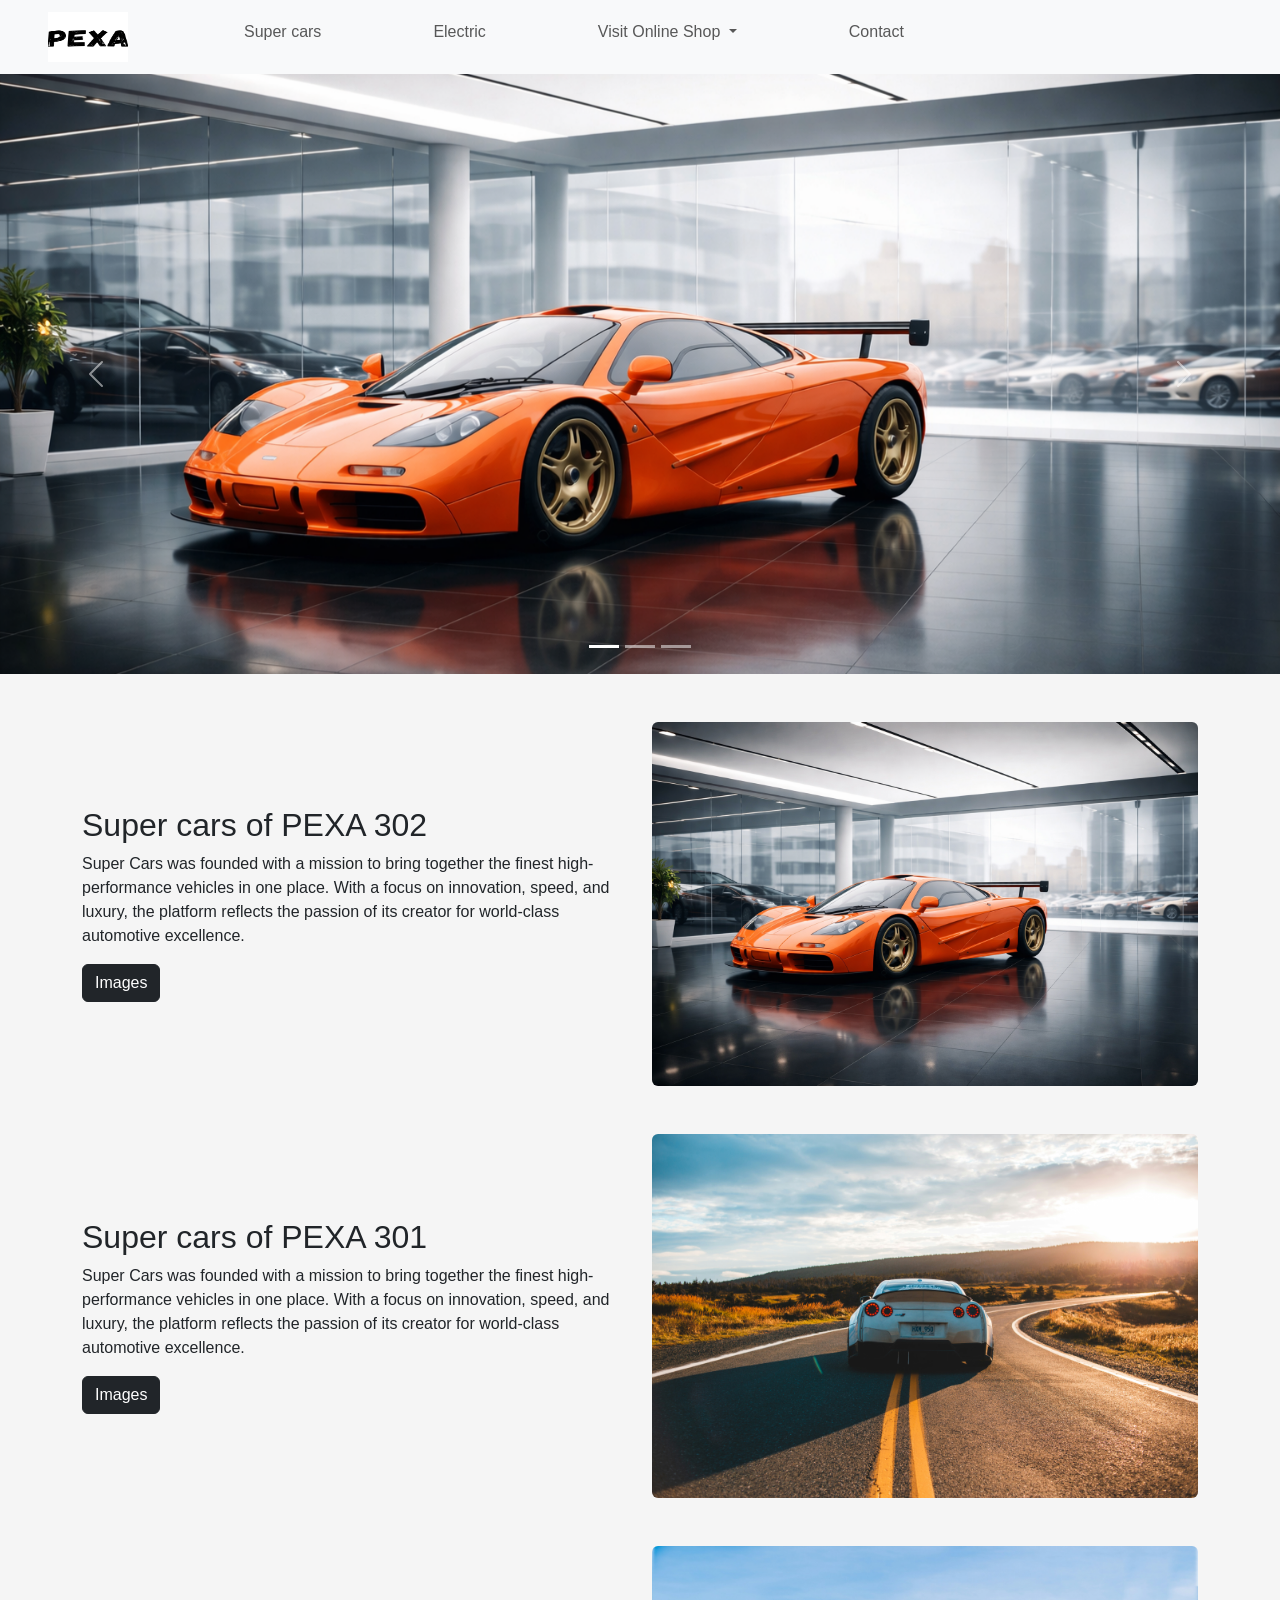
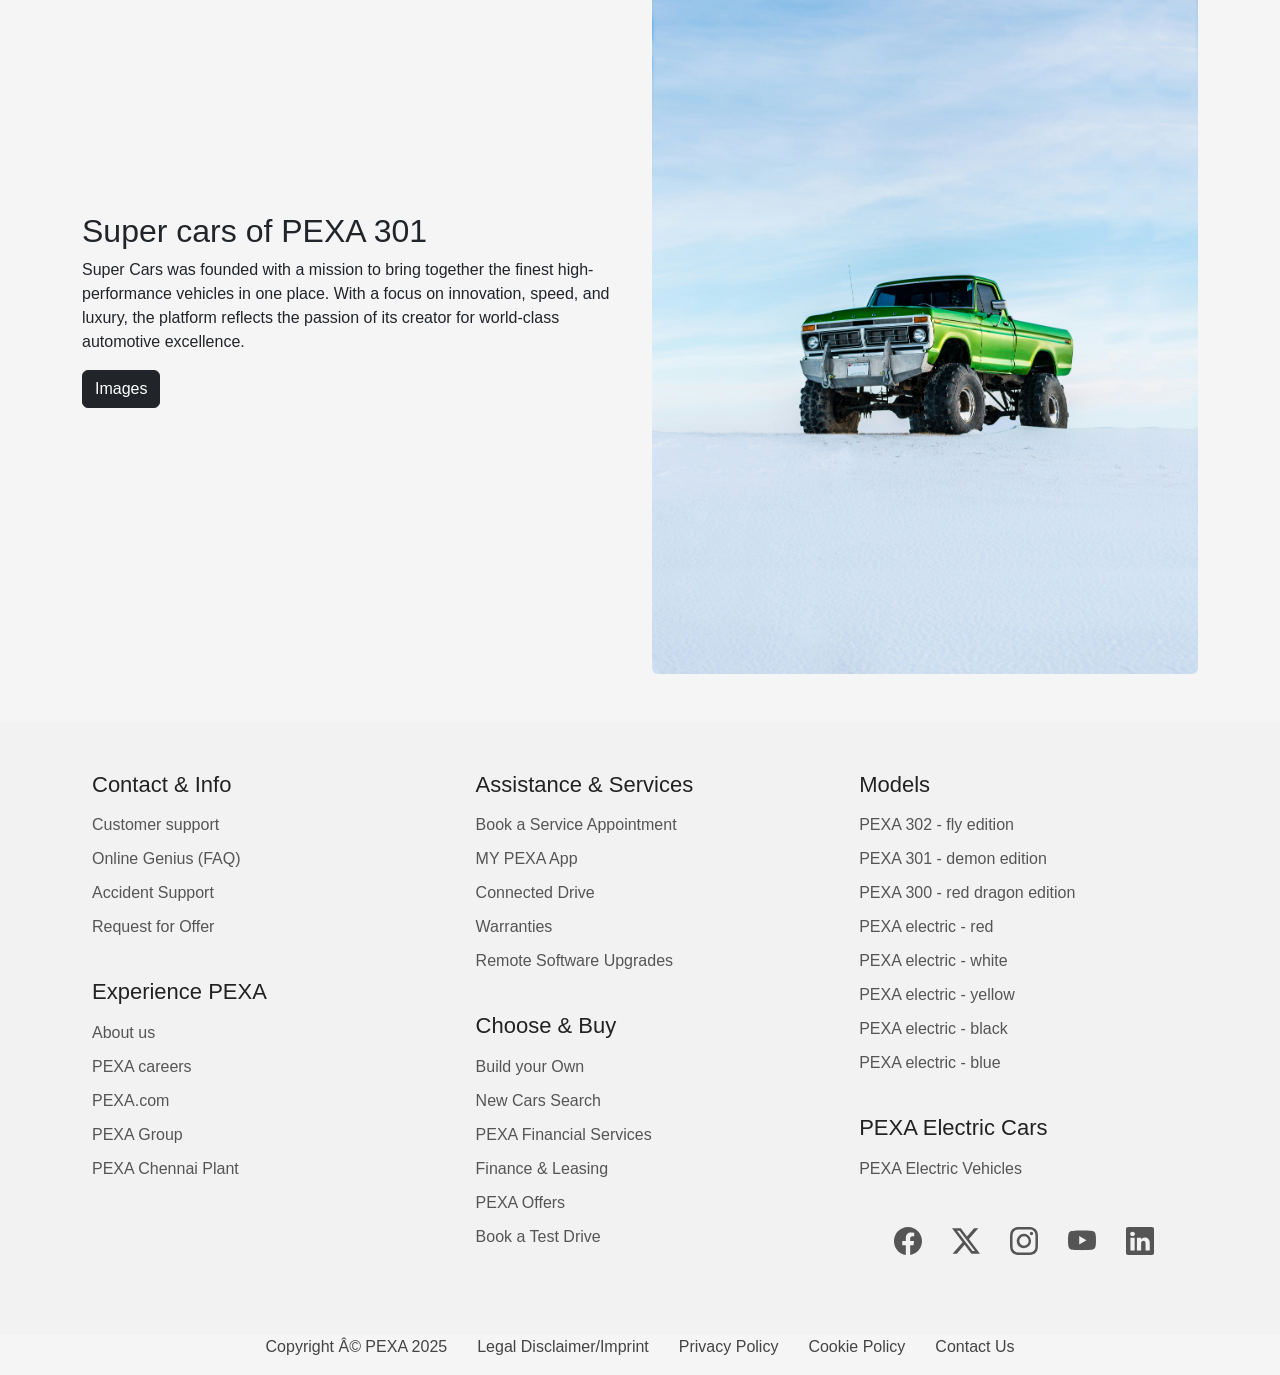
==== commit 83299874: "changes" ====
--- a/about.html
+++ b/about.html
@@ -29,10 +29,10 @@
           </a>
           <ul class="dropdown-menu">
             <li><a class="dropdown-item" href="./online.html">Buy New Vehicle</a></li>
-            <li><a class="dropdown-item" href="#">Configure Your Own</a></li>
-            <li><a class="dropdown-item" href="#">Current Offers</a></li>
+            <li><a class="dropdown-item" href="./service.html">Services</a></li>
+            <li><a class="dropdown-item" href="./offers.html">Current Offers</a></li>
             <li><hr class="dropdown-divider"></li>
-            <li><a class="dropdown-item" href="#">PEXA Connected Drive Store</a></li>
+            <!-- <li><a class="dropdown-item" href="#">Test Drive</a></li> -->
 
           </ul>
           <li class="nav-item px-5" >
@@ -43,12 +43,12 @@
       
     </div>
   </div>
-  <div class="d-flex align-items-center gap-5">
+  <!-- <div class="d-flex align-items-center gap-5">
       <img width="50" height="50" src="https://img.icons8.com/ios-filled/50/user.png" class="icon" alt="user"/>
       <img width="50" height="50" src="https://img.icons8.com/ios-filled/50/shopping-cart.png" class="icon" alt="shopping-cart"/>      
       <img width="50" height="50" src="https://img.icons8.com/ios-filled/50/filled-like.png" class="icon" alt="filled-like"/>      
       <img width="64" height="64" src="https://img.icons8.com/glyph-neue/64/map-marker.png" class="icon" alt="map-marker"/>  
-    </div>
+    </div> -->
 </nav>
 <div id="carouselExampleIndicators" class="carousel slide">
   <div class="carousel-indicators">
